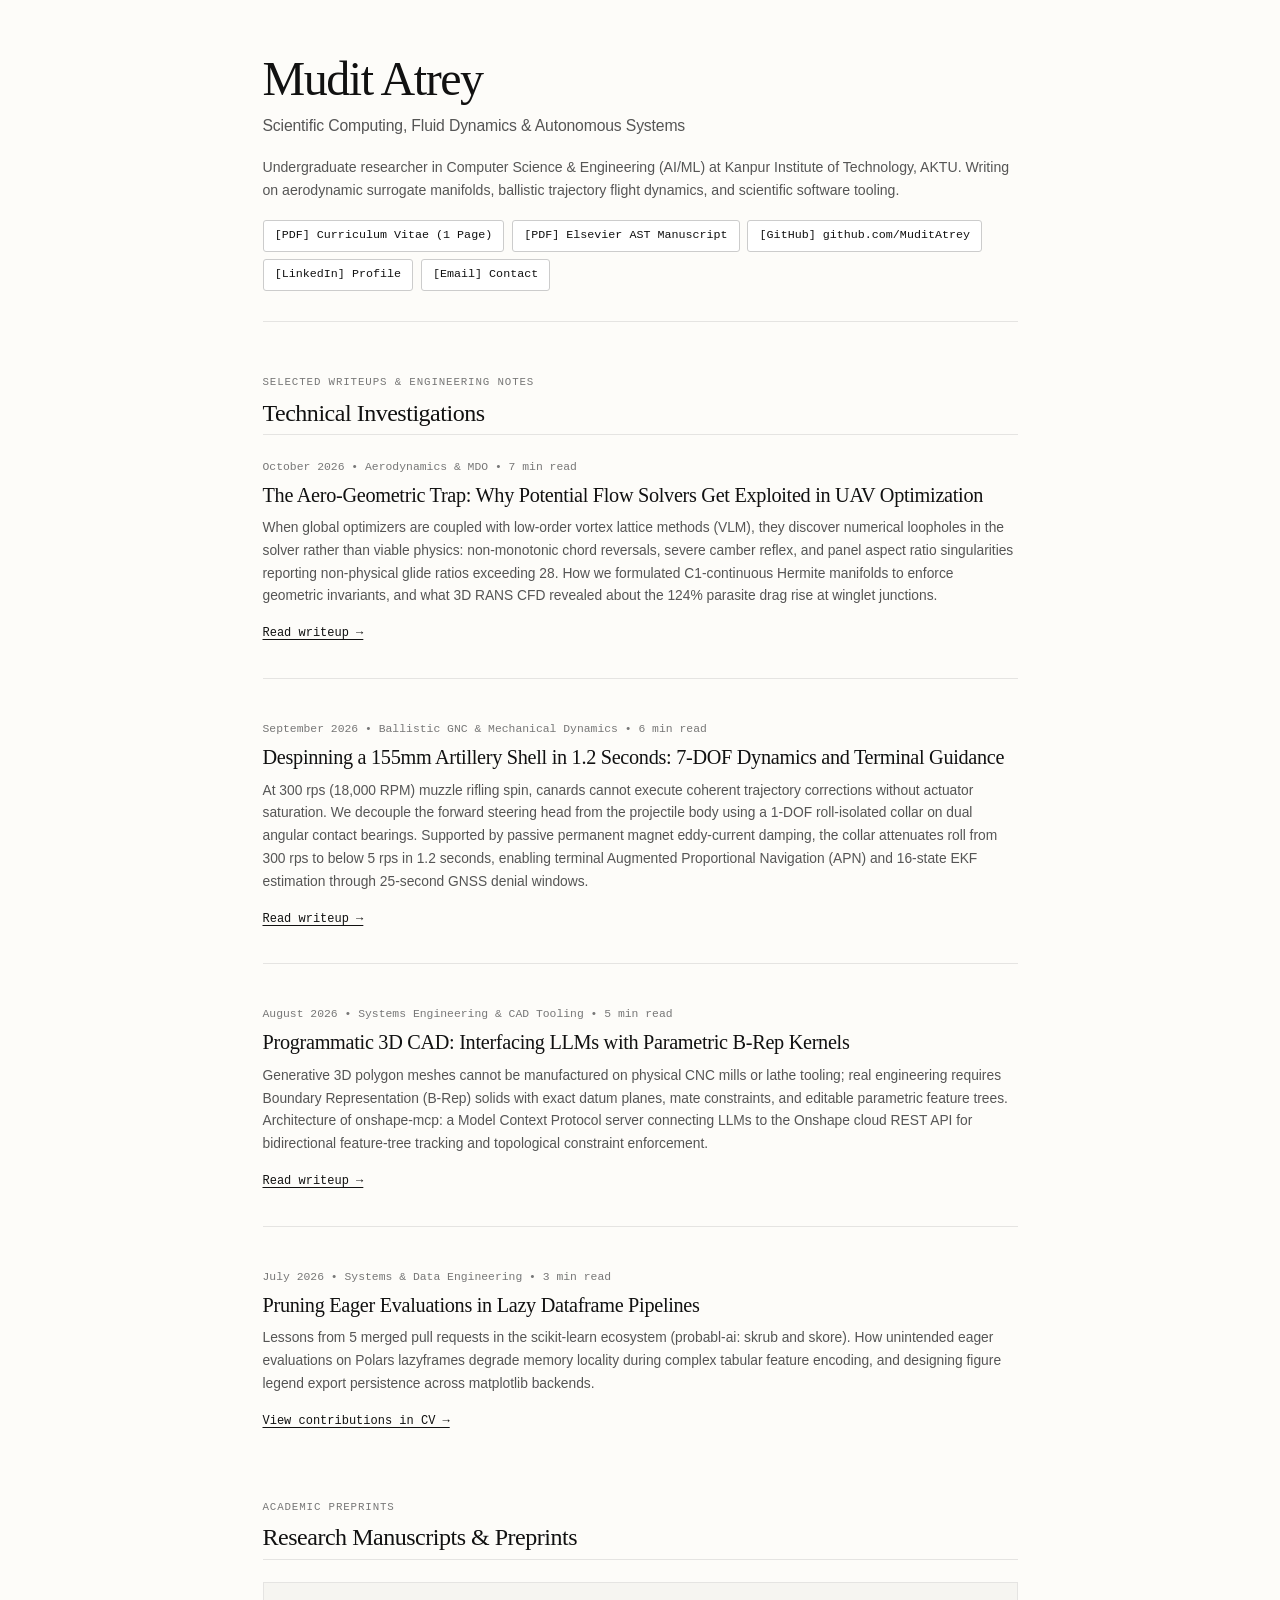
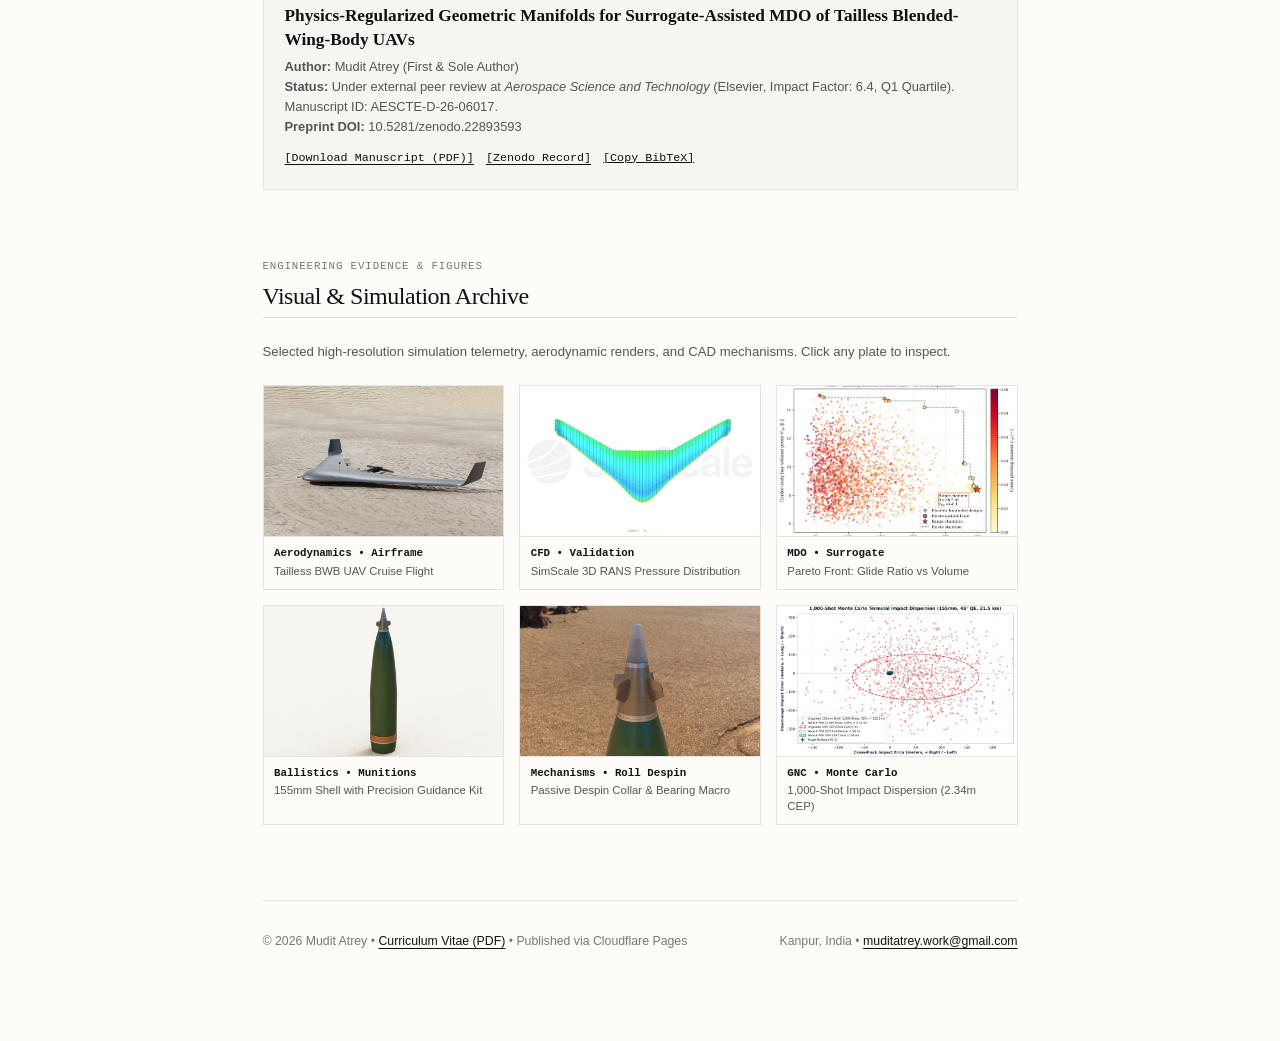
==== main/index.html @ d5b139eb "fix: update academic section heading to research manuscripts and preprints" ====
<!DOCTYPE html>
<html lang="en">
<head>
  <meta charset="UTF-8">
  <meta name="viewport" content="width=device-width, initial-scale=1.0">
  <title>Mudit Atrey | Research Notes & Technical Writeups</title>
  <meta name="description" content="Technical writeups, research notes, and engineering investigations by Mudit Atrey across aerodynamics, trajectory dynamics, and scientific software.">

  <style>
    :root {
      /* Sterile journalistic / academic aesthetic: warm off-white paper, high-contrast dark ink */
      --bg-color: #FDFCF9;
      --text-color: #111111;
      --accent-color: #555555;
      --dim-color: #777777;
      --link-color: #111111;
      --link-hover: #555555;
      --border-color: #E5E4E2;
      --border-dark: #CCCCCC;
      --bg-subtle: #F6F5F1;
      --font-serif: ui-serif, Georgia, Cambria, "Times New Roman", Times, serif;
      --font-sans: -apple-system, BlinkMacSystemFont, "Segoe UI", Roboto, Helvetica, Arial, sans-serif;
      --font-mono: ui-monospace, "SF Mono", Menlo, Consolas, "Liberation Mono", monospace;
    }

    * { box-sizing: border-box; margin: 0; padding: 0; }
    html {
      background-color: var(--bg-color);
      color: var(--text-color);
      font-family: var(--font-sans);
      font-size: 15px;
      line-height: 1.65;
      -webkit-font-smoothing: antialiased;
    }
    body {
      max-width: 800px;
      margin: 0 auto;
      padding: 3.5rem 1.5rem 6rem;
    }
    a {
      color: var(--link-color);
      text-decoration: underline;
      text-underline-offset: 3px;
      text-decoration-thickness: 1px;
      transition: color 0.15s ease;
    }
    a:hover { color: var(--link-hover); }

    /* Header */
    header {
      margin-bottom: 3.5rem;
      padding-bottom: 2rem;
      border-bottom: 1px solid var(--border-color);
    }
    .site-title {
      font-family: var(--font-serif);
      font-size: clamp(2.2rem, 5vw, 3.2rem);
      font-weight: 400;
      letter-spacing: -0.03em;
      line-height: 1.1;
      margin-bottom: 0.5rem;
    }
    .site-sub {
      font-size: 1.05rem;
      color: var(--accent-color);
      margin-bottom: 1.15rem;
      letter-spacing: -0.01em;
    }
    .bio-text {
      font-size: 0.94rem;
      color: var(--accent-color);
      line-height: 1.6;
      margin-bottom: 1.25rem;
    }
    .actions-bar {
      display: flex;
      flex-wrap: wrap;
      gap: 0.5rem;
      align-items: center;
    }
    .action-btn {
      display: inline-block;
      font-family: var(--font-mono);
      font-size: 0.78rem;
      padding: 0.35rem 0.75rem;
      border: 1px solid var(--border-dark);
      border-radius: 3px;
      text-decoration: none;
      color: var(--text-color);
      background: #FFFFFF;
      transition: background 0.15s ease, border-color 0.15s ease;
    }
    .action-btn:hover {
      background: #EFEFEA;
      border-color: #999999;
      text-decoration: none;
    }

    /* Sections */
    section { margin-bottom: 4.5rem; }
    .section-label {
      font-family: var(--font-mono);
      font-size: 0.72rem;
      text-transform: uppercase;
      letter-spacing: 0.08em;
      color: var(--dim-color);
      margin-bottom: 0.35rem;
    }
    h2 {
      font-family: var(--font-serif);
      font-size: 1.6rem;
      font-weight: 400;
      letter-spacing: -0.02em;
      line-height: 1.25;
      margin-bottom: 1.5rem;
      padding-bottom: 0.45rem;
      border-bottom: 1px solid var(--border-color);
    }

    /* Writeup Articles Feed */
    .article-entry {
      margin-bottom: 2.75rem;
      padding-bottom: 2.25rem;
      border-bottom: 1px solid var(--border-color);
    }
    .article-entry:last-child {
      border-bottom: none;
      margin-bottom: 0;
      padding-bottom: 0;
    }
    .article-header {
      margin-bottom: 0.6rem;
    }
    .article-meta {
      font-family: var(--font-mono);
      font-size: 0.76rem;
      color: var(--dim-color);
      margin-bottom: 0.35rem;
    }
    .article-title {
      font-family: var(--font-serif);
      font-size: 1.35rem;
      font-weight: 400;
      line-height: 1.3;
      letter-spacing: -0.015em;
      margin-bottom: 0.5rem;
    }
    .article-title a {
      color: var(--text-color);
      text-decoration: none;
      border-bottom: 1px solid transparent;
    }
    .article-title a:hover {
      border-bottom-color: var(--text-color);
    }
    .article-summary {
      font-size: 0.92rem;
      color: var(--accent-color);
      line-height: 1.65;
      margin-bottom: 0.75rem;
    }
    .read-more-link {
      font-family: var(--font-mono);
      font-size: 0.8rem;
      color: var(--text-color);
      text-decoration: underline;
    }

    /* Publications Box */
    .publication-card {
      background: var(--bg-subtle);
      border: 1px solid var(--border-color);
      padding: 1.4rem;
      margin-bottom: 1.5rem;
    }
    .pub-title {
      font-family: var(--font-serif);
      font-size: 1.15rem;
      font-weight: 600;
      line-height: 1.35;
      margin-bottom: 0.4rem;
    }
    .pub-meta {
      font-size: 0.86rem;
      color: var(--accent-color);
      line-height: 1.55;
      margin-bottom: 0.8rem;
    }
    .pub-links {
      font-family: var(--font-mono);
      font-size: 0.78rem;
      display: flex;
      flex-wrap: wrap;
      gap: 0.8rem;
    }

    /* Selected Figures Archive */
    .figures-grid {
      display: grid;
      grid-template-columns: repeat(3, 1fr);
      gap: 1rem;
      margin: 1.5rem 0;
    }
    @media (max-width: 650px) {
      .figures-grid { grid-template-columns: repeat(2, 1fr); }
    }
    @media (max-width: 450px) {
      .figures-grid { grid-template-columns: 1fr; }
    }
    .figure-card {
      border: 1px solid var(--border-color);
      background: #FFFFFF;
      overflow: hidden;
      cursor: zoom-in;
      display: flex;
      flex-direction: column;
    }
    .figure-thumb {
      height: 150px;
      background: var(--bg-subtle);
      overflow: hidden;
    }
    .figure-thumb img {
      width: 100%;
      height: 100%;
      object-fit: cover;
      display: block;
    }
    .figure-cap {
      padding: 0.6rem 0.7rem;
      font-size: 0.76rem;
      color: var(--accent-color);
      line-height: 1.4;
      flex: 1;
      border-top: 1px solid var(--border-color);
      background: var(--bg-color);
    }
    .figure-cap strong {
      display: block;
      color: var(--text-color);
      font-family: var(--font-mono);
      font-size: 0.72rem;
      margin-bottom: 0.15rem;
    }

    /* Lightbox Modal */
    .lightbox {
      display: none;
      position: fixed;
      top: 0;
      left: 0;
      width: 100vw;
      height: 100vh;
      background: rgba(253, 252, 249, 0.97);
      z-index: 1000;
      cursor: zoom-out;
      align-items: center;
      justify-content: center;
      padding: 2rem;
    }
    .lightbox.active { display: flex; }
    .lightbox-inner {
      max-width: 92vw;
      max-height: 90vh;
      display: flex;
      flex-direction: column;
      align-items: center;
    }
    .lightbox-img {
      max-width: 90vw;
      max-height: 80vh;
      object-fit: contain;
      border: 1px solid var(--border-dark);
      background: #FFFFFF;
      box-shadow: 0 4px 20px rgba(0, 0, 0, 0.08);
    }
    .lightbox-caption {
      margin-top: 0.8rem;
      font-size: 0.84rem;
      color: var(--text-color);
      text-align: center;
      max-width: 800px;
      line-height: 1.5;
    }
    .lightbox-close {
      position: absolute;
      top: 24px;
      right: 32px;
      font-family: var(--font-mono);
      font-size: 0.82rem;
      color: var(--text-color);
      padding: 0.35rem 0.75rem;
      border: 1px solid var(--border-dark);
      background: #FFFFFF;
      cursor: pointer;
    }
    .lightbox-close:hover { background: #EFEFEA; }

    /* Toast */
    .toast {
      position: fixed;
      bottom: 24px;
      right: 24px;
      background: #111111;
      color: #FFFFFF;
      padding: 0.6rem 1rem;
      font-family: var(--font-mono);
      font-size: 0.78rem;
      border-radius: 2px;
      display: none;
      z-index: 2000;
    }

    /* Footer */
    footer {
      margin-top: 5rem;
      padding-top: 2rem;
      border-top: 1px solid var(--border-color);
      font-size: 0.82rem;
      color: var(--dim-color);
      display: flex;
      justify-content: space-between;
      flex-wrap: wrap;
      gap: 1rem;
    }
  </style>
</head>
<body>

  <!-- Masthead -->
  <header>
    <h1 class="site-title">Mudit Atrey</h1>
    <p class="site-sub">Scientific Computing, Fluid Dynamics & Autonomous Systems</p>

    <p class="bio-text">
      Undergraduate researcher in Computer Science & Engineering (AI/ML) at Kanpur Institute of Technology, AKTU.
      Writing on aerodynamic surrogate manifolds, ballistic trajectory flight dynamics, and scientific software tooling.
    </p>

    <div class="actions-bar">
      <a href="assets/docs/Mudit_Atrey_CV.pdf" download class="action-btn">
        [PDF] Curriculum Vitae (1 Page)
      </a>
      <a href="assets/docs/Mudit_Atrey_Elsevier_AST_Preprint.pdf" download class="action-btn">
        [PDF] Elsevier AST Manuscript
      </a>
      <a href="https://github.com/MuditAtrey" target="_blank" rel="noopener noreferrer" class="action-btn">
        [GitHub] github.com/MuditAtrey
      </a>
      <a href="https://linkedin.com/in/mudit-atrey-392a28322" target="_blank" rel="noopener noreferrer" class="action-btn">
        [LinkedIn] Profile
      </a>
      <a href="mailto:muditatrey.work@gmail.com" class="action-btn">
        [Email] Contact
      </a>
    </div>
  </header>

  <main>

    <!-- SECTION 1: TECHNICAL WRITEUPS & INVESTIGATIONS -->
    <section>
      <div class="section-label">Selected Writeups & Engineering Notes</div>
      <h2>Technical Investigations</h2>

      <!-- Article 1 -->
      <article class="article-entry">
        <div class="article-header">
          <div class="article-meta">October 2026 &bull; Aerodynamics & MDO &bull; 7 min read</div>
          <h3 class="article-title">
            <a href="writeups/bwb-mdo-solver-exploitation.html">The Aero-Geometric Trap: Why Potential Flow Solvers Get Exploited in UAV Optimization</a>
          </h3>
        </div>
        <p class="article-summary">
          When global optimizers are coupled with low-order vortex lattice methods (VLM), they discover numerical loopholes in the solver rather than viable physics: non-monotonic chord reversals, severe camber reflex, and panel aspect ratio singularities reporting non-physical glide ratios exceeding 28. How we formulated C1-continuous Hermite manifolds to enforce geometric invariants, and what 3D RANS CFD revealed about the 124% parasite drag rise at winglet junctions.
        </p>
        <a href="writeups/bwb-mdo-solver-exploitation.html" class="read-more-link">Read writeup &rarr;</a>
      </article>

      <!-- Article 2 -->
      <article class="article-entry">
        <div class="article-header">
          <div class="article-meta">September 2026 &bull; Ballistic GNC & Mechanical Dynamics &bull; 6 min read</div>
          <h3 class="article-title">
            <a href="writeups/155mm-artillery-roll-despin.html">Despinning a 155mm Artillery Shell in 1.2 Seconds: 7-DOF Dynamics and Terminal Guidance</a>
          </h3>
        </div>
        <p class="article-summary">
          At 300 rps (18,000 RPM) muzzle rifling spin, canards cannot execute coherent trajectory corrections without actuator saturation. We decouple the forward steering head from the projectile body using a 1-DOF roll-isolated collar on dual angular contact bearings. Supported by passive permanent magnet eddy-current damping, the collar attenuates roll from 300 rps to below 5 rps in 1.2 seconds, enabling terminal Augmented Proportional Navigation (APN) and 16-state EKF estimation through 25-second GNSS denial windows.
        </p>
        <a href="writeups/155mm-artillery-roll-despin.html" class="read-more-link">Read writeup &rarr;</a>
      </article>

      <!-- Article 3 -->
      <article class="article-entry">
        <div class="article-header">
          <div class="article-meta">August 2026 &bull; Systems Engineering & CAD Tooling &bull; 5 min read</div>
          <h3 class="article-title">
            <a href="writeups/programmatic-cad-onshape.html">Programmatic 3D CAD: Interfacing LLMs with Parametric B-Rep Kernels</a>
          </h3>
        </div>
        <p class="article-summary">
          Generative 3D polygon meshes cannot be manufactured on physical CNC mills or lathe tooling; real engineering requires Boundary Representation (B-Rep) solids with exact datum planes, mate constraints, and editable parametric feature trees. Architecture of onshape-mcp: a Model Context Protocol server connecting LLMs to the Onshape cloud REST API for bidirectional feature-tree tracking and topological constraint enforcement.
        </p>
        <a href="writeups/programmatic-cad-onshape.html" class="read-more-link">Read writeup &rarr;</a>
      </article>

      <!-- Article 4 -->
      <article class="article-entry">
        <div class="article-header">
          <div class="article-meta">July 2026 &bull; Systems & Data Engineering &bull; 3 min read</div>
          <h3 class="article-title">
            <a href="#systems-note">Pruning Eager Evaluations in Lazy Dataframe Pipelines</a>
          </h3>
        </div>
        <p class="article-summary">
          Lessons from 5 merged pull requests in the scikit-learn ecosystem (probabl-ai: skrub and skore). How unintended eager evaluations on Polars lazyframes degrade memory locality during complex tabular feature encoding, and designing figure legend export persistence across matplotlib backends.
        </p>
        <a href="assets/docs/Mudit_Atrey_CV.pdf" class="read-more-link">View contributions in CV &rarr;</a>
      </article>

    </section>

    <!-- SECTION 2: RESEARCH PREPRINTS & MANUSCRIPTS -->
    <section>
      <div class="section-label">Academic Preprints</div>
      <h2>Research Manuscripts & Preprints</h2>

      <div class="publication-card">
        <div class="pub-title">
          Physics-Regularized Geometric Manifolds for Surrogate-Assisted MDO of Tailless Blended-Wing-Body UAVs
        </div>
        <div class="pub-meta">
          <strong>Author:</strong> Mudit Atrey (First & Sole Author)<br>
          <strong>Status:</strong> Under external peer review at <em>Aerospace Science and Technology</em> (Elsevier, Impact Factor: 6.4, Q1 Quartile). Manuscript ID: AESCTE-D-26-06017.<br>
          <strong>Preprint DOI:</strong> 10.5281/zenodo.22893593
        </div>
        <div class="pub-links">
          <a href="assets/docs/Mudit_Atrey_Elsevier_AST_Preprint.pdf" download>[Download Manuscript (PDF)]</a>
          <a href="https://doi.org/10.5281/zenodo.22893593" target="_blank" rel="noopener noreferrer">[Zenodo Record]</a>
          <button onclick="copyBibtex()" style="background: none; border: none; padding: 0; font: inherit; color: var(--link-color); text-decoration: underline; cursor: pointer;">[Copy BibTeX]</button>
        </div>
      </div>
    </section>

    <!-- SECTION 3: VISUAL & SIMULATION SUITE -->
    <section>
      <div class="section-label">Engineering Evidence & Figures</div>
      <h2>Visual & Simulation Archive</h2>
      <p style="font-size: 0.88rem; color: var(--accent-color); margin-bottom: 1.25rem;">
        Selected high-resolution simulation telemetry, aerodynamic renders, and CAD mechanisms. Click any plate to inspect.
      </p>

      <div class="figures-grid">
        <!-- 1 -->
        <div class="figure-card" onclick="openLightbox('assets/images/bwb_hero_desert.jpg', 'Tailless BWB UAV in Desert Cruise Flight (4K KeyShot Render)')">
          <div class="figure-thumb"><img src="assets/images/bwb_hero_desert.jpg" alt="BWB UAV Desert Flight" loading="lazy"></div>
          <div class="figure-cap">
            <strong>Aerodynamics &bull; Airframe</strong>
            Tailless BWB UAV Cruise Flight
          </div>
        </div>

        <!-- 2 -->
        <div class="figure-card" onclick="openLightbox('assets/images/bwb_cfd_pressure_top.jpg', 'SimScale 3D RANS Static Pressure Distribution on Planform')">
          <div class="figure-thumb"><img src="assets/images/bwb_cfd_pressure_top.jpg" alt="SimScale 3D RANS Pressure Contours" loading="lazy"></div>
          <div class="figure-cap">
            <strong>CFD &bull; Validation</strong>
            SimScale 3D RANS Pressure Distribution
          </div>
        </div>

        <!-- 3 -->
        <div class="figure-card" onclick="openLightbox('assets/images/bwb_pareto_front.png', 'Multi-Objective Pareto Front: Aerodynamic Range vs Internal Volume')">
          <div class="figure-thumb"><img src="assets/images/bwb_pareto_front.png" alt="Pareto Front MDO" loading="lazy"></div>
          <div class="figure-cap">
            <strong>MDO &bull; Surrogate</strong>
            Pareto Front: Glide Ratio vs Volume
          </div>
        </div>

        <!-- 4 -->
        <div class="figure-card" onclick="openLightbox('assets/images/fuze_hero_round.png', '155mm Projectile with Precision Guidance Kit (KeyShot Studio Render)')">
          <div class="figure-thumb"><img src="assets/images/fuze_hero_round.png" alt="155mm Shell Hero" loading="lazy"></div>
          <div class="figure-cap">
            <strong>Ballistics &bull; Munitions</strong>
            155mm Shell with Precision Guidance Kit
          </div>
        </div>

        <!-- 5 -->
        <div class="figure-card" onclick="openLightbox('assets/images/fuze_despin_bearing_macro.png', 'Mechanical Despin Collar with Dual Angular Contact Bearings')">
          <div class="figure-thumb"><img src="assets/images/fuze_despin_bearing_macro.png" alt="Despin Bearing Macro" loading="lazy"></div>
          <div class="figure-cap">
            <strong>Mechanisms &bull; Roll Despin</strong>
            Passive Despin Collar & Bearing Macro
          </div>
        </div>

        <!-- 6 -->
        <div class="figure-card" onclick="openLightbox('assets/images/fuze_monte_carlo_dispersion.png', '1,000-Shot Monte Carlo Trajectory Dispersion Reduction')">
          <div class="figure-thumb"><img src="assets/images/fuze_monte_carlo_dispersion.png" alt="Monte Carlo Dispersion Reduction" loading="lazy"></div>
          <div class="figure-cap">
            <strong>GNC &bull; Monte Carlo</strong>
            1,000-Shot Impact Dispersion (2.34m CEP)
          </div>
        </div>
      </div>
    </section>

  </main>

  <!-- Lightbox Modal -->
  <div id="lightbox" class="lightbox" onclick="closeLightbox(event)">
    <button class="lightbox-close" onclick="closeLightbox(event)">Close [Esc]</button>
    <div class="lightbox-inner">
      <img id="lightbox-img" class="lightbox-img" src="" alt="Enlarged Figure">
      <div id="lightbox-caption" class="lightbox-caption"></div>
    </div>
  </div>

  <!-- Toast -->
  <div id="toast" class="toast">BibTeX citation copied to clipboard.</div>

  <!-- Footer -->
  <footer>
    <div>
      &copy; 2026 Mudit Atrey &bull; <a href="assets/docs/Mudit_Atrey_CV.pdf" download>Curriculum Vitae (PDF)</a> &bull; Published via Cloudflare Pages
    </div>
    <div>
      Kanpur, India &bull; <a href="mailto:muditatrey.work@gmail.com">muditatrey.work@gmail.com</a>
    </div>
  </footer>

  <script>
    function openLightbox(src, caption) {
      const lb = document.getElementById("lightbox");
      const img = document.getElementById("lightbox-img");
      const cap = document.getElementById("lightbox-caption");
      img.src = src;
      cap.textContent = caption || "";
      lb.classList.add("active");
      document.body.style.overflow = "hidden";
    }

    function closeLightbox(e) {
      if (!e || e.target.id === "lightbox" || e.target.classList.contains("lightbox-close")) {
        const lb = document.getElementById("lightbox");
        lb.classList.remove("active");
        document.body.style.overflow = "";
      }
    }

    document.addEventListener("keydown", (e) => {
      if (e.key === "Escape") {
        const lb = document.getElementById("lightbox");
        lb.classList.remove("active");
        document.body.style.overflow = "";
      }
    });

    function copyBibtex() {
      const bib = `@article{atrey2026bwb,
  title={Physics-Regularized Geometric Manifolds for Surrogate-Assisted MDO of Tailless BWB UAVs},
  author={Atrey, Mudit},
  journal={Aerospace Science and Technology (under review)},
  year={2026},
  doi={10.5281/zenodo.22893593}
}`;
      navigator.clipboard.writeText(bib).then(() => {
        showToast("BibTeX citation copied to clipboard.");
      }).catch(() => {
        showToast("Citation copied.");
      });
    }

    function showToast(msg) {
      const toast = document.getElementById("toast");
      toast.textContent = msg;
      toast.style.display = "block";
      setTimeout(() => {
        toast.style.display = "none";
      }, 3000);
    }
  </script>
</body>
</html>
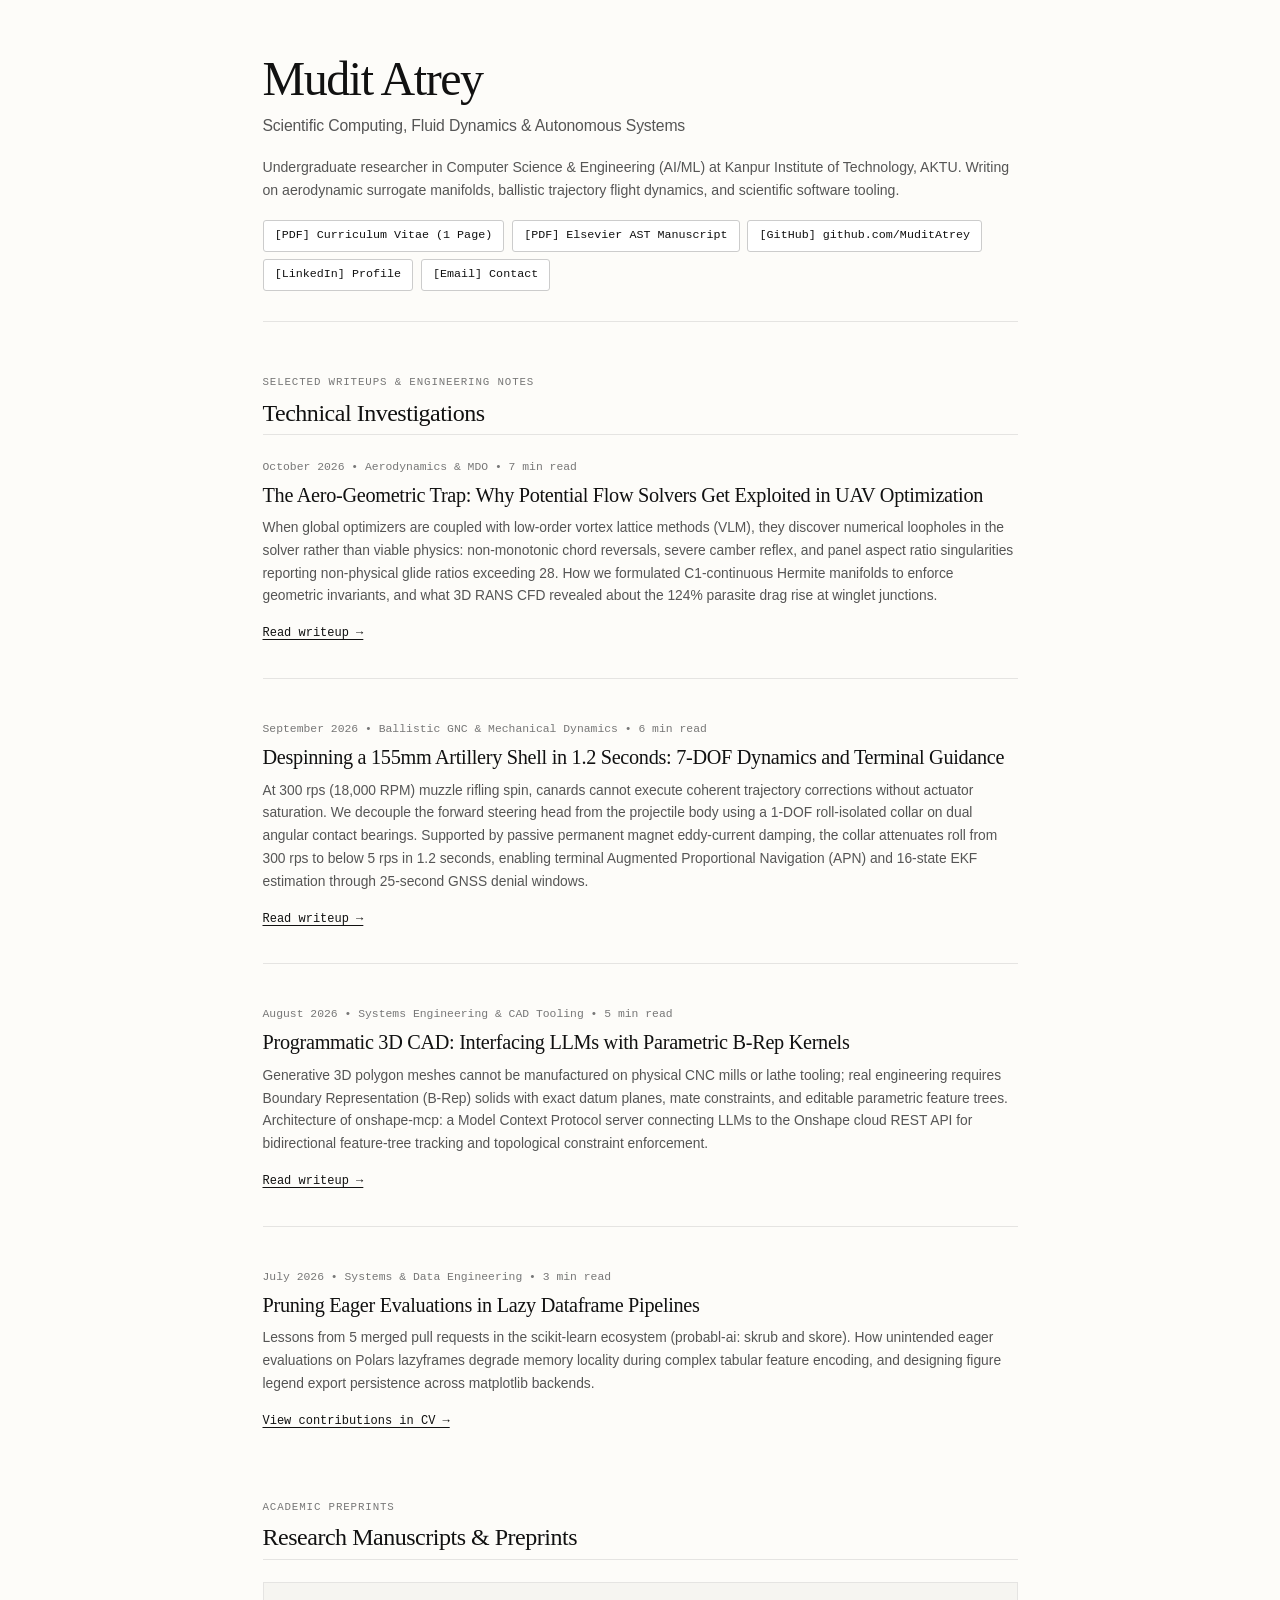
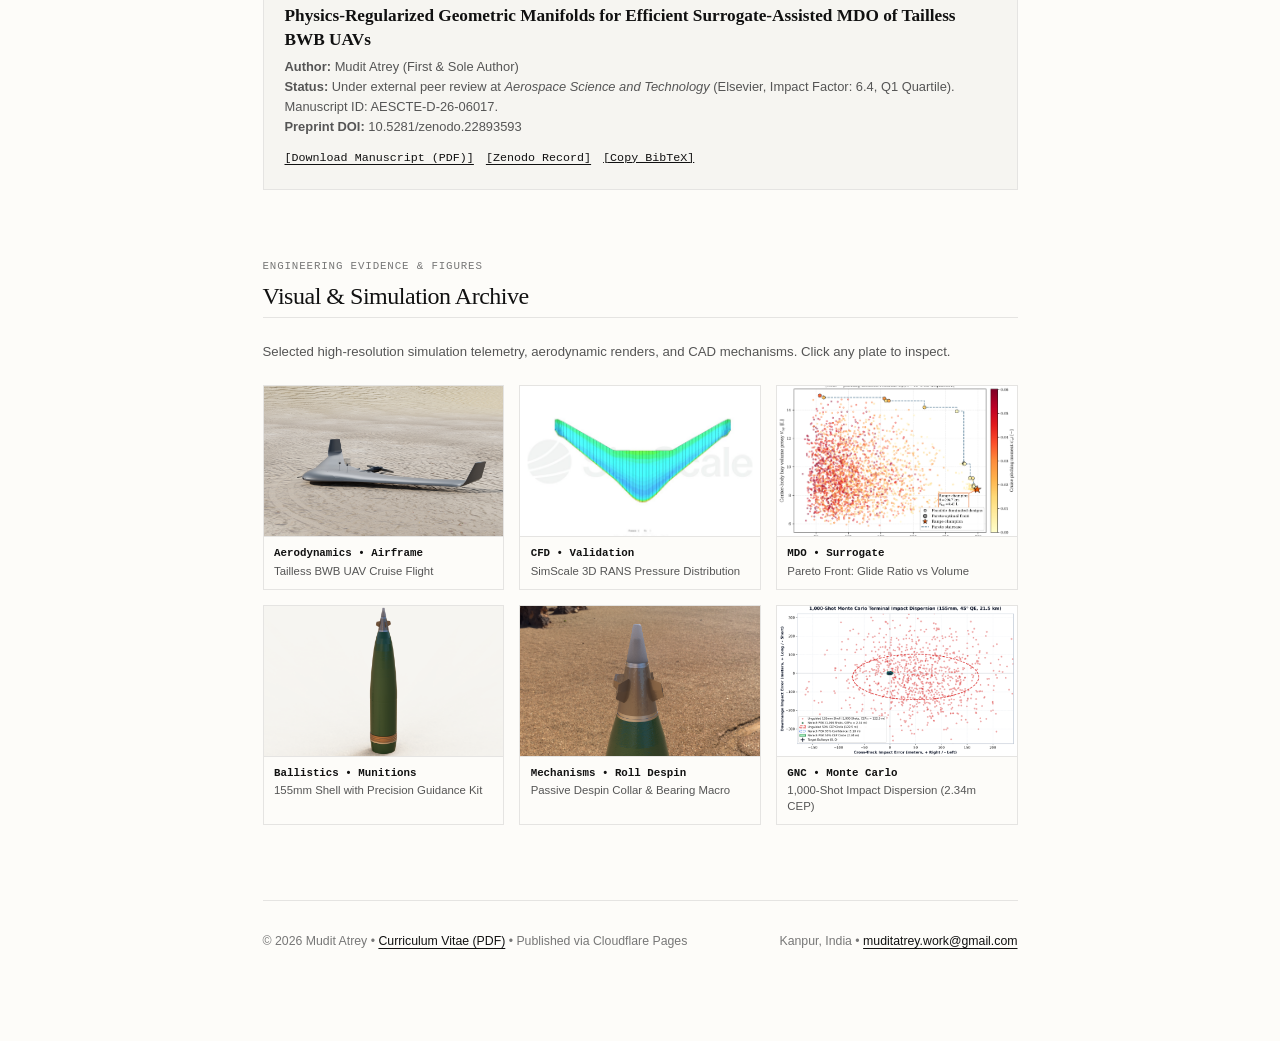
==== commit 6b78c1b1: "fix: update publication title and standardize bibtex to zenodo preprint misc format" ====
--- a/main/index.html
+++ b/main/index.html
@@ -428,7 +428,7 @@
 
       <div class="publication-card">
         <div class="pub-title">
-          Physics-Regularized Geometric Manifolds for Surrogate-Assisted MDO of Tailless Blended-Wing-Body UAVs
+          Physics-Regularized Geometric Manifolds for Efficient Surrogate-Assisted MDO of Tailless BWB UAVs
         </div>
         <div class="pub-meta">
           <strong>Author:</strong> Mudit Atrey (First & Sole Author)<br>
@@ -560,12 +560,14 @@
     });
 
     function copyBibtex() {
-      const bib = `@article{atrey2026bwb,
-  title={Physics-Regularized Geometric Manifolds for Surrogate-Assisted MDO of Tailless BWB UAVs},
-  author={Atrey, Mudit},
-  journal={Aerospace Science and Technology (under review)},
-  year={2026},
-  doi={10.5281/zenodo.22893593}
+      const bib = `@misc{atrey2026bwb,
+  author    = {Atrey, Mudit},
+  title     = {Physics-Regularized Geometric Manifolds for Efficient Surrogate-Assisted MDO of Tailless BWB UAVs},
+  year      = {2026},
+  publisher = {Zenodo},
+  doi       = {10.5281/zenodo.22893593},
+  url       = {https://doi.org/10.5281/zenodo.22893593},
+  note      = {Preprint under external peer review at Aerospace Science and Technology (Elsevier)}
 }`;
       navigator.clipboard.writeText(bib).then(() => {
         showToast("BibTeX citation copied to clipboard.");
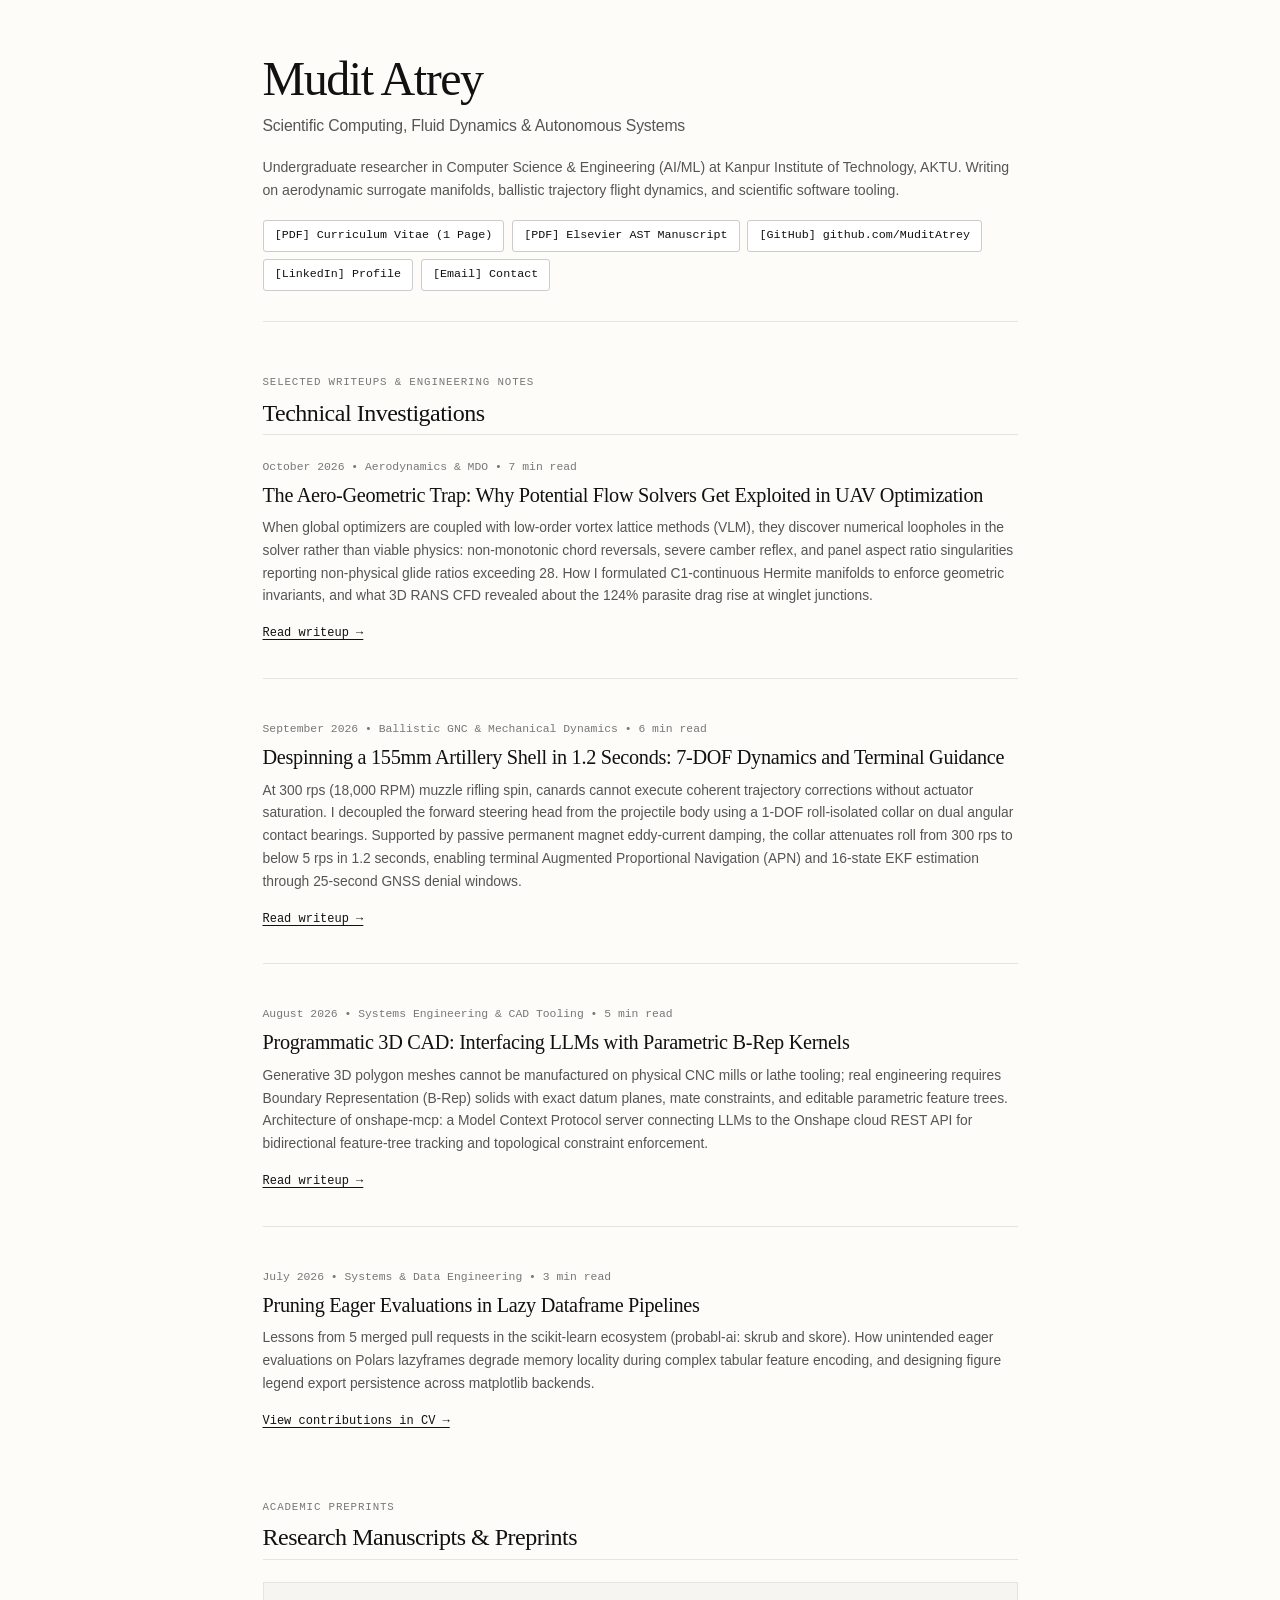
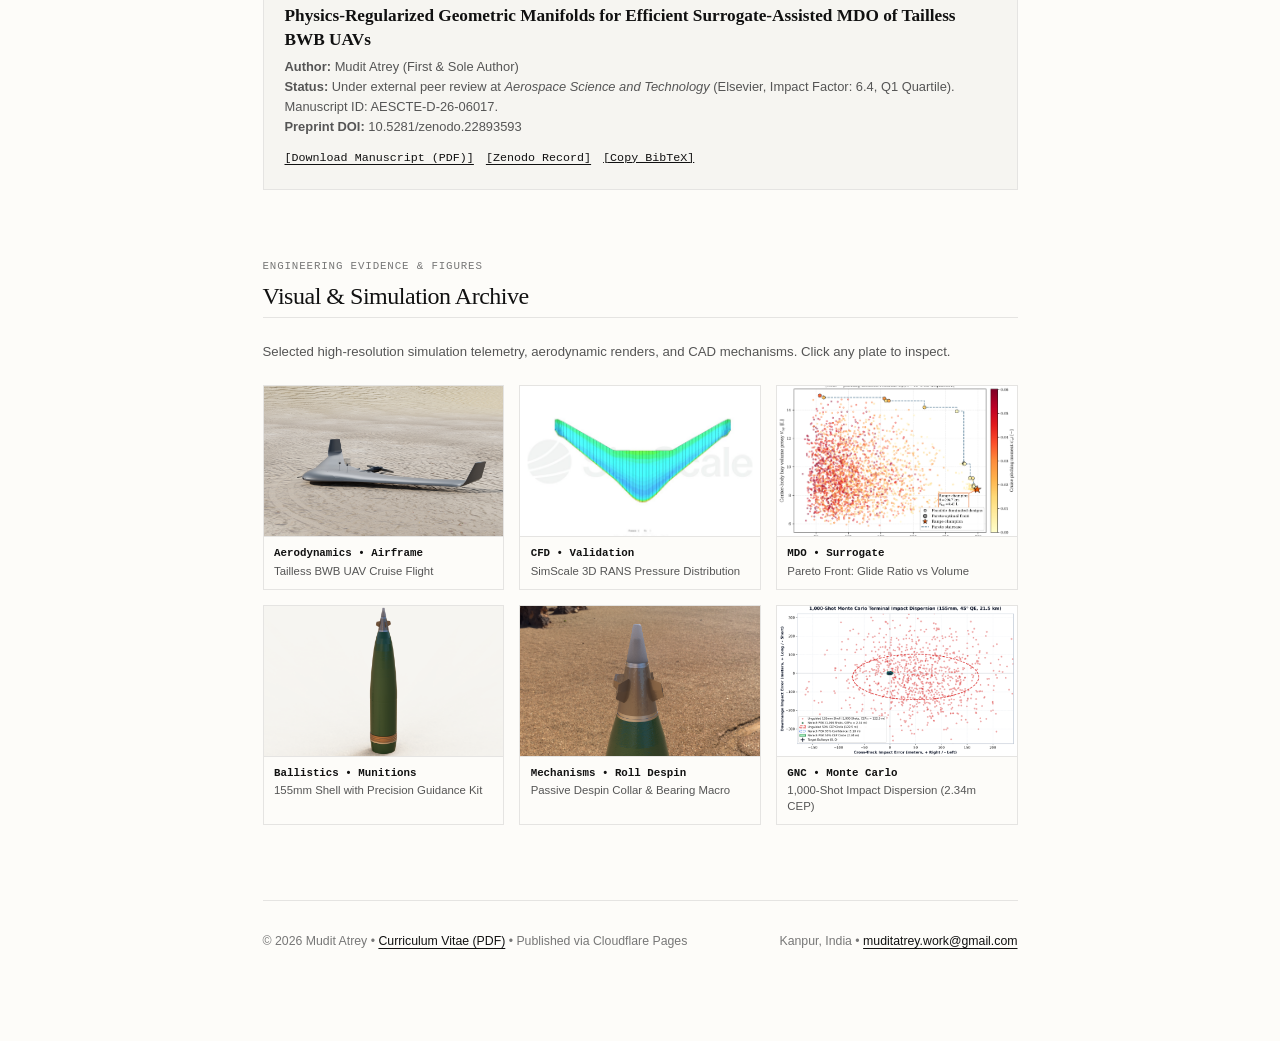
==== commit 0027e33c: "fix: align perspective to first-person singular, add Onshape example figures, and note closed-source" ====
--- a/main/index.html
+++ b/main/index.html
@@ -324,6 +324,30 @@
       gap: 1rem;
     }
   </style>
+  <!-- KaTeX for mathematical typesetting -->
+  <link rel="stylesheet" href="https://cdn.jsdelivr.net/npm/katex@0.16.11/dist/katex.min.css" crossorigin="anonymous">
+  <script defer src="https://cdn.jsdelivr.net/npm/katex@0.16.11/dist/katex.min.js" crossorigin="anonymous"></script>
+  <script defer src="https://cdn.jsdelivr.net/npm/katex@0.16.11/dist/contrib/auto-render.min.js" crossorigin="anonymous"></script>
+  <script>
+    document.addEventListener("DOMContentLoaded", function() {
+      function runKaTeX() {
+        if (typeof renderMathInElement === "function") {
+          renderMathInElement(document.body, {
+            delimiters: [
+              {left: "$$", right: "$$", display: true},
+              {left: "$", right: "$", display: false},
+              {left: "\\(", right: "\\)", display: false},
+              {left: "\\[", right: "\\]", display: true}
+            ],
+            throwOnError: false
+          });
+        } else {
+          setTimeout(runKaTeX, 50);
+        }
+      }
+      runKaTeX();
+    });
+  </script>
 </head>
 <body>
 
@@ -372,7 +396,7 @@
           </h3>
         </div>
         <p class="article-summary">
-          When global optimizers are coupled with low-order vortex lattice methods (VLM), they discover numerical loopholes in the solver rather than viable physics: non-monotonic chord reversals, severe camber reflex, and panel aspect ratio singularities reporting non-physical glide ratios exceeding 28. How we formulated C1-continuous Hermite manifolds to enforce geometric invariants, and what 3D RANS CFD revealed about the 124% parasite drag rise at winglet junctions.
+          When global optimizers are coupled with low-order vortex lattice methods (VLM), they discover numerical loopholes in the solver rather than viable physics: non-monotonic chord reversals, severe camber reflex, and panel aspect ratio singularities reporting non-physical glide ratios exceeding 28. How I formulated C1-continuous Hermite manifolds to enforce geometric invariants, and what 3D RANS CFD revealed about the 124% parasite drag rise at winglet junctions.
         </p>
         <a href="writeups/bwb-mdo-solver-exploitation.html" class="read-more-link">Read writeup &rarr;</a>
       </article>
@@ -386,7 +410,7 @@
           </h3>
         </div>
         <p class="article-summary">
-          At 300 rps (18,000 RPM) muzzle rifling spin, canards cannot execute coherent trajectory corrections without actuator saturation. We decouple the forward steering head from the projectile body using a 1-DOF roll-isolated collar on dual angular contact bearings. Supported by passive permanent magnet eddy-current damping, the collar attenuates roll from 300 rps to below 5 rps in 1.2 seconds, enabling terminal Augmented Proportional Navigation (APN) and 16-state EKF estimation through 25-second GNSS denial windows.
+          At 300 rps (18,000 RPM) muzzle rifling spin, canards cannot execute coherent trajectory corrections without actuator saturation. I decoupled the forward steering head from the projectile body using a 1-DOF roll-isolated collar on dual angular contact bearings. Supported by passive permanent magnet eddy-current damping, the collar attenuates roll from 300 rps to below 5 rps in 1.2 seconds, enabling terminal Augmented Proportional Navigation (APN) and 16-state EKF estimation through 25-second GNSS denial windows.
         </p>
         <a href="writeups/155mm-artillery-roll-despin.html" class="read-more-link">Read writeup &rarr;</a>
       </article>
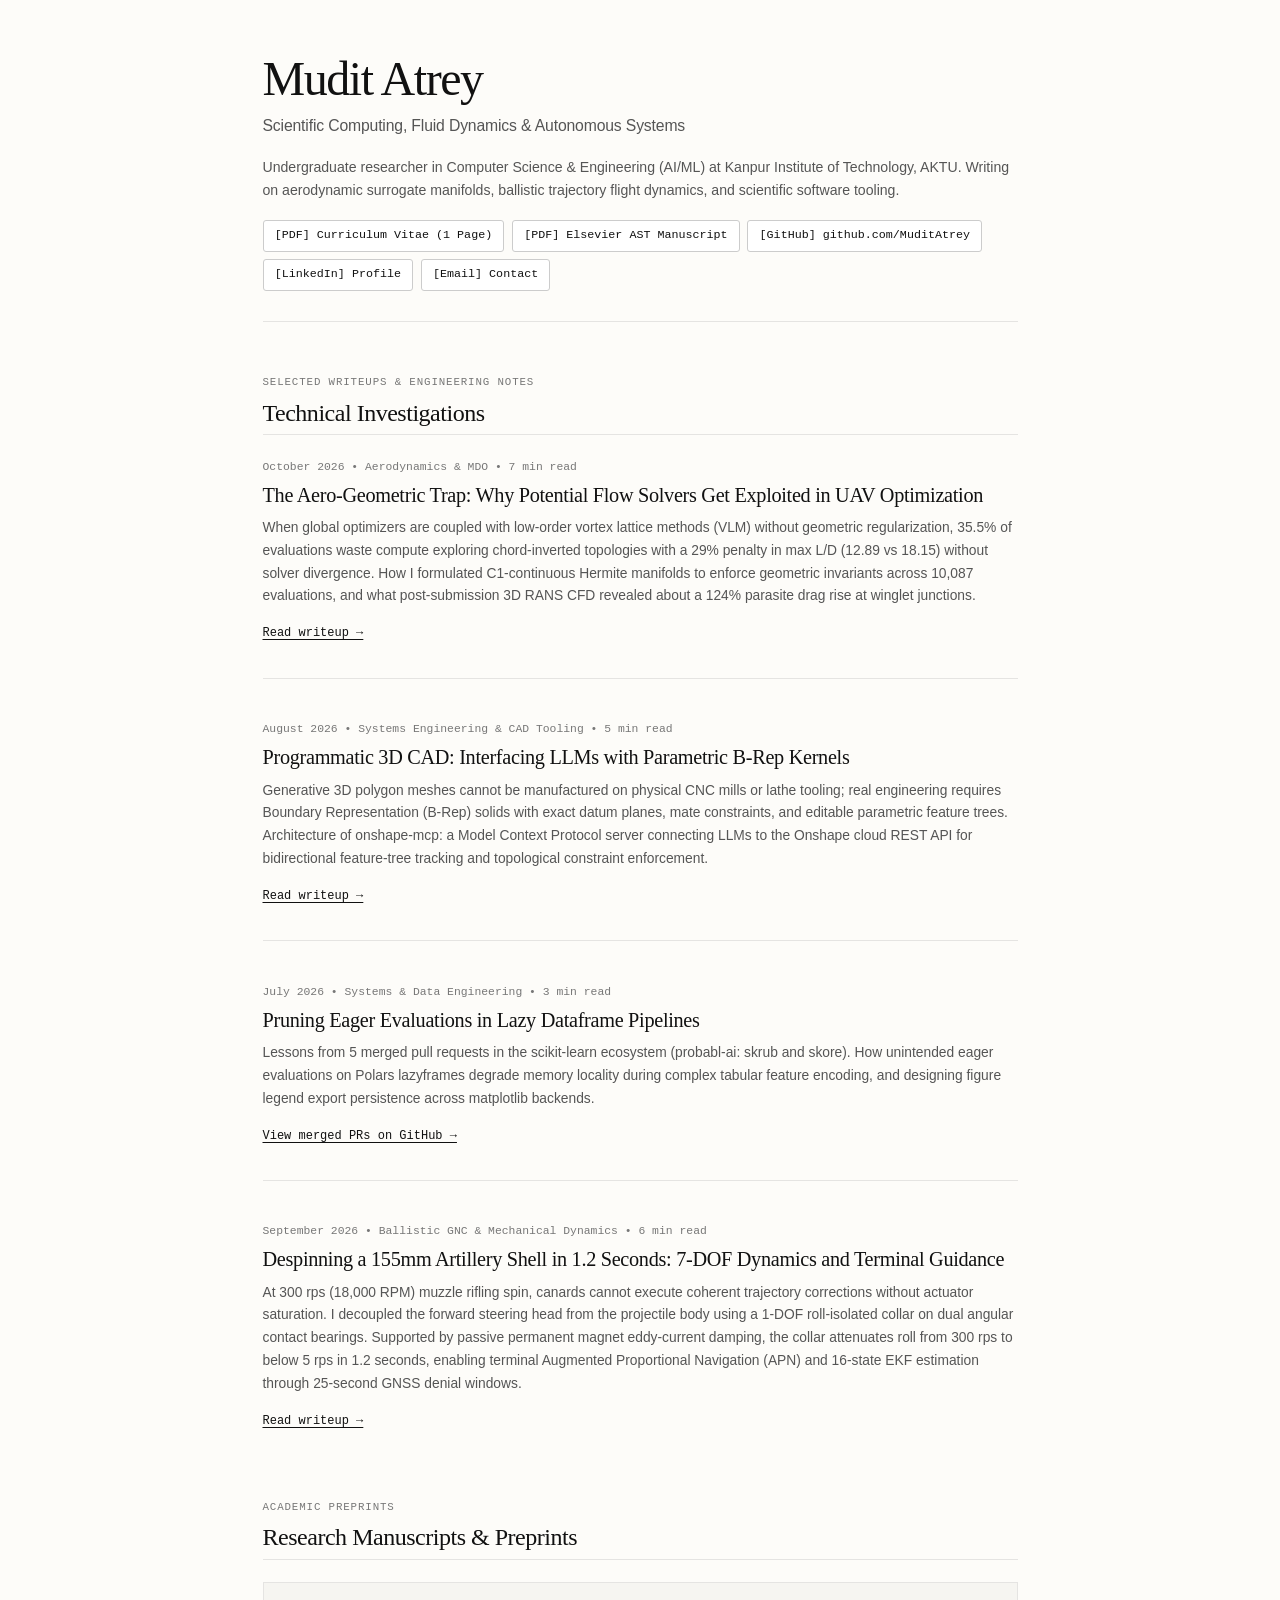
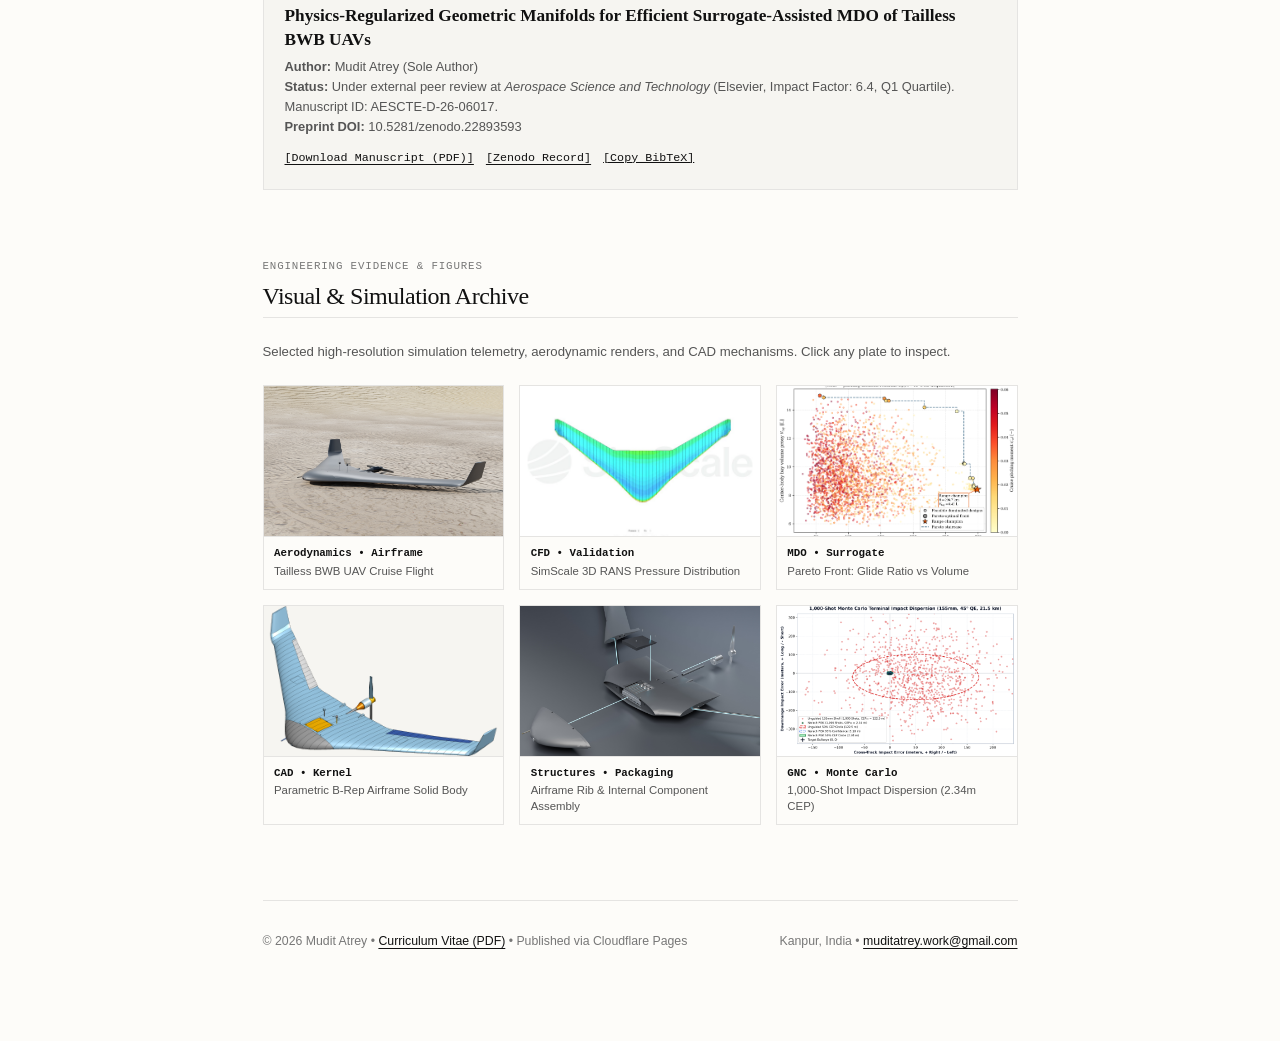
==== commit ae25ee28: "Reconcile BWB evaluation numbers, post-submission RANS cross-check, and CV consistency" ====
--- a/main/index.html
+++ b/main/index.html
@@ -396,12 +396,40 @@
           </h3>
         </div>
         <p class="article-summary">
-          When global optimizers are coupled with low-order vortex lattice methods (VLM), they discover numerical loopholes in the solver rather than viable physics: non-monotonic chord reversals, severe camber reflex, and panel aspect ratio singularities reporting non-physical glide ratios exceeding 28. How I formulated C1-continuous Hermite manifolds to enforce geometric invariants, and what 3D RANS CFD revealed about the 124% parasite drag rise at winglet junctions.
+          When global optimizers are coupled with low-order vortex lattice methods (VLM) without geometric regularization, 35.5% of evaluations waste compute exploring chord-inverted topologies with a 29% penalty in max L/D (12.89 vs 18.15) without solver divergence. How I formulated C1-continuous Hermite manifolds to enforce geometric invariants across 10,087 evaluations, and what post-submission 3D RANS CFD revealed about a 124% parasite drag rise at winglet junctions.
         </p>
         <a href="writeups/bwb-mdo-solver-exploitation.html" class="read-more-link">Read writeup &rarr;</a>
       </article>
 
       <!-- Article 2 -->
+      <article class="article-entry">
+        <div class="article-header">
+          <div class="article-meta">August 2026 &bull; Systems Engineering & CAD Tooling &bull; 5 min read</div>
+          <h3 class="article-title">
+            <a href="writeups/programmatic-cad-onshape.html">Programmatic 3D CAD: Interfacing LLMs with Parametric B-Rep Kernels</a>
+          </h3>
+        </div>
+        <p class="article-summary">
+          Generative 3D polygon meshes cannot be manufactured on physical CNC mills or lathe tooling; real engineering requires Boundary Representation (B-Rep) solids with exact datum planes, mate constraints, and editable parametric feature trees. Architecture of onshape-mcp: a Model Context Protocol server connecting LLMs to the Onshape cloud REST API for bidirectional feature-tree tracking and topological constraint enforcement.
+        </p>
+        <a href="writeups/programmatic-cad-onshape.html" class="read-more-link">Read writeup &rarr;</a>
+      </article>
+
+      <!-- Article 3 -->
+      <article class="article-entry">
+        <div class="article-header">
+          <div class="article-meta">July 2026 &bull; Systems & Data Engineering &bull; 3 min read</div>
+          <h3 class="article-title">
+            <a href="https://github.com/pulls?q=author%3AMuditAtrey+repo%3Aprobabl-ai%2Fskrub+repo%3Aprobabl-ai%2Fskore" target="_blank" rel="noopener noreferrer">Pruning Eager Evaluations in Lazy Dataframe Pipelines</a>
+          </h3>
+        </div>
+        <p class="article-summary">
+          Lessons from 5 merged pull requests in the scikit-learn ecosystem (probabl-ai: skrub and skore). How unintended eager evaluations on Polars lazyframes degrade memory locality during complex tabular feature encoding, and designing figure legend export persistence across matplotlib backends.
+        </p>
+        <a href="https://github.com/pulls?q=author%3AMuditAtrey+repo%3Aprobabl-ai%2Fskrub+repo%3Aprobabl-ai%2Fskore" target="_blank" rel="noopener noreferrer" class="read-more-link">View merged PRs on GitHub &rarr;</a>
+      </article>
+
+      <!-- Article 4 -->
       <article class="article-entry">
         <div class="article-header">
           <div class="article-meta">September 2026 &bull; Ballistic GNC & Mechanical Dynamics &bull; 6 min read</div>
@@ -414,36 +442,7 @@
         </p>
         <a href="writeups/155mm-artillery-roll-despin.html" class="read-more-link">Read writeup &rarr;</a>
       </article>
-
-      <!-- Article 3 -->
-      <article class="article-entry">
-        <div class="article-header">
-          <div class="article-meta">August 2026 &bull; Systems Engineering & CAD Tooling &bull; 5 min read</div>
-          <h3 class="article-title">
-            <a href="writeups/programmatic-cad-onshape.html">Programmatic 3D CAD: Interfacing LLMs with Parametric B-Rep Kernels</a>
-          </h3>
-        </div>
-        <p class="article-summary">
-          Generative 3D polygon meshes cannot be manufactured on physical CNC mills or lathe tooling; real engineering requires Boundary Representation (B-Rep) solids with exact datum planes, mate constraints, and editable parametric feature trees. Architecture of onshape-mcp: a Model Context Protocol server connecting LLMs to the Onshape cloud REST API for bidirectional feature-tree tracking and topological constraint enforcement.
-        </p>
-        <a href="writeups/programmatic-cad-onshape.html" class="read-more-link">Read writeup &rarr;</a>
-      </article>
-
-      <!-- Article 4 -->
-      <article class="article-entry">
-        <div class="article-header">
-          <div class="article-meta">July 2026 &bull; Systems & Data Engineering &bull; 3 min read</div>
-          <h3 class="article-title">
-            <a href="#systems-note">Pruning Eager Evaluations in Lazy Dataframe Pipelines</a>
-          </h3>
-        </div>
-        <p class="article-summary">
-          Lessons from 5 merged pull requests in the scikit-learn ecosystem (probabl-ai: skrub and skore). How unintended eager evaluations on Polars lazyframes degrade memory locality during complex tabular feature encoding, and designing figure legend export persistence across matplotlib backends.
-        </p>
-        <a href="assets/docs/Mudit_Atrey_CV.pdf" class="read-more-link">View contributions in CV &rarr;</a>
-      </article>
-
-    </section>
+</section>
 
     <!-- SECTION 2: RESEARCH PREPRINTS & MANUSCRIPTS -->
     <section>
@@ -455,7 +454,7 @@
           Physics-Regularized Geometric Manifolds for Efficient Surrogate-Assisted MDO of Tailless BWB UAVs
         </div>
         <div class="pub-meta">
-          <strong>Author:</strong> Mudit Atrey (First & Sole Author)<br>
+          <strong>Author:</strong> Mudit Atrey (Sole Author)<br>
           <strong>Status:</strong> Under external peer review at <em>Aerospace Science and Technology</em> (Elsevier, Impact Factor: 6.4, Q1 Quartile). Manuscript ID: AESCTE-D-26-06017.<br>
           <strong>Preprint DOI:</strong> 10.5281/zenodo.22893593
         </div>
@@ -475,7 +474,7 @@
         Selected high-resolution simulation telemetry, aerodynamic renders, and CAD mechanisms. Click any plate to inspect.
       </p>
 
-      <div class="figures-grid">
+            <div class="figures-grid">
         <!-- 1 -->
         <div class="figure-card" onclick="openLightbox('assets/images/bwb_hero_desert.jpg', 'Tailless BWB UAV in Desert Cruise Flight (4K KeyShot Render)')">
           <div class="figure-thumb"><img src="assets/images/bwb_hero_desert.jpg" alt="BWB UAV Desert Flight" loading="lazy"></div>
@@ -504,20 +503,20 @@
         </div>
 
         <!-- 4 -->
-        <div class="figure-card" onclick="openLightbox('assets/images/fuze_hero_round.png', '155mm Projectile with Precision Guidance Kit (KeyShot Studio Render)')">
-          <div class="figure-thumb"><img src="assets/images/fuze_hero_round.png" alt="155mm Shell Hero" loading="lazy"></div>
+        <div class="figure-card" onclick="openLightbox('assets/images/onshape_drone_iso.png', 'Parametric B-Rep UAV Airframe Modeled via programmatic onshape-mcp')">
+          <div class="figure-thumb"><img src="assets/images/onshape_drone_iso.png" alt="Onshape Parametric CAD Airframe" loading="lazy"></div>
           <div class="figure-cap">
-            <strong>Ballistics &bull; Munitions</strong>
-            155mm Shell with Precision Guidance Kit
+            <strong>CAD &bull; Kernel</strong>
+            Parametric B-Rep Airframe Solid Body
           </div>
         </div>
 
         <!-- 5 -->
-        <div class="figure-card" onclick="openLightbox('assets/images/fuze_despin_bearing_macro.png', 'Mechanical Despin Collar with Dual Angular Contact Bearings')">
-          <div class="figure-thumb"><img src="assets/images/fuze_despin_bearing_macro.png" alt="Despin Bearing Macro" loading="lazy"></div>
+        <div class="figure-card" onclick="openLightbox('assets/images/bwb_exploded_assembly.jpg', 'Internal Packaging and Structural Rib Assembly of Tailless Airframe')">
+          <div class="figure-thumb"><img src="assets/images/bwb_exploded_assembly.jpg" alt="BWB Structural Assembly" loading="lazy"></div>
           <div class="figure-cap">
-            <strong>Mechanisms &bull; Roll Despin</strong>
-            Passive Despin Collar & Bearing Macro
+            <strong>Structures &bull; Packaging</strong>
+            Airframe Rib & Internal Component Assembly
           </div>
         </div>
 
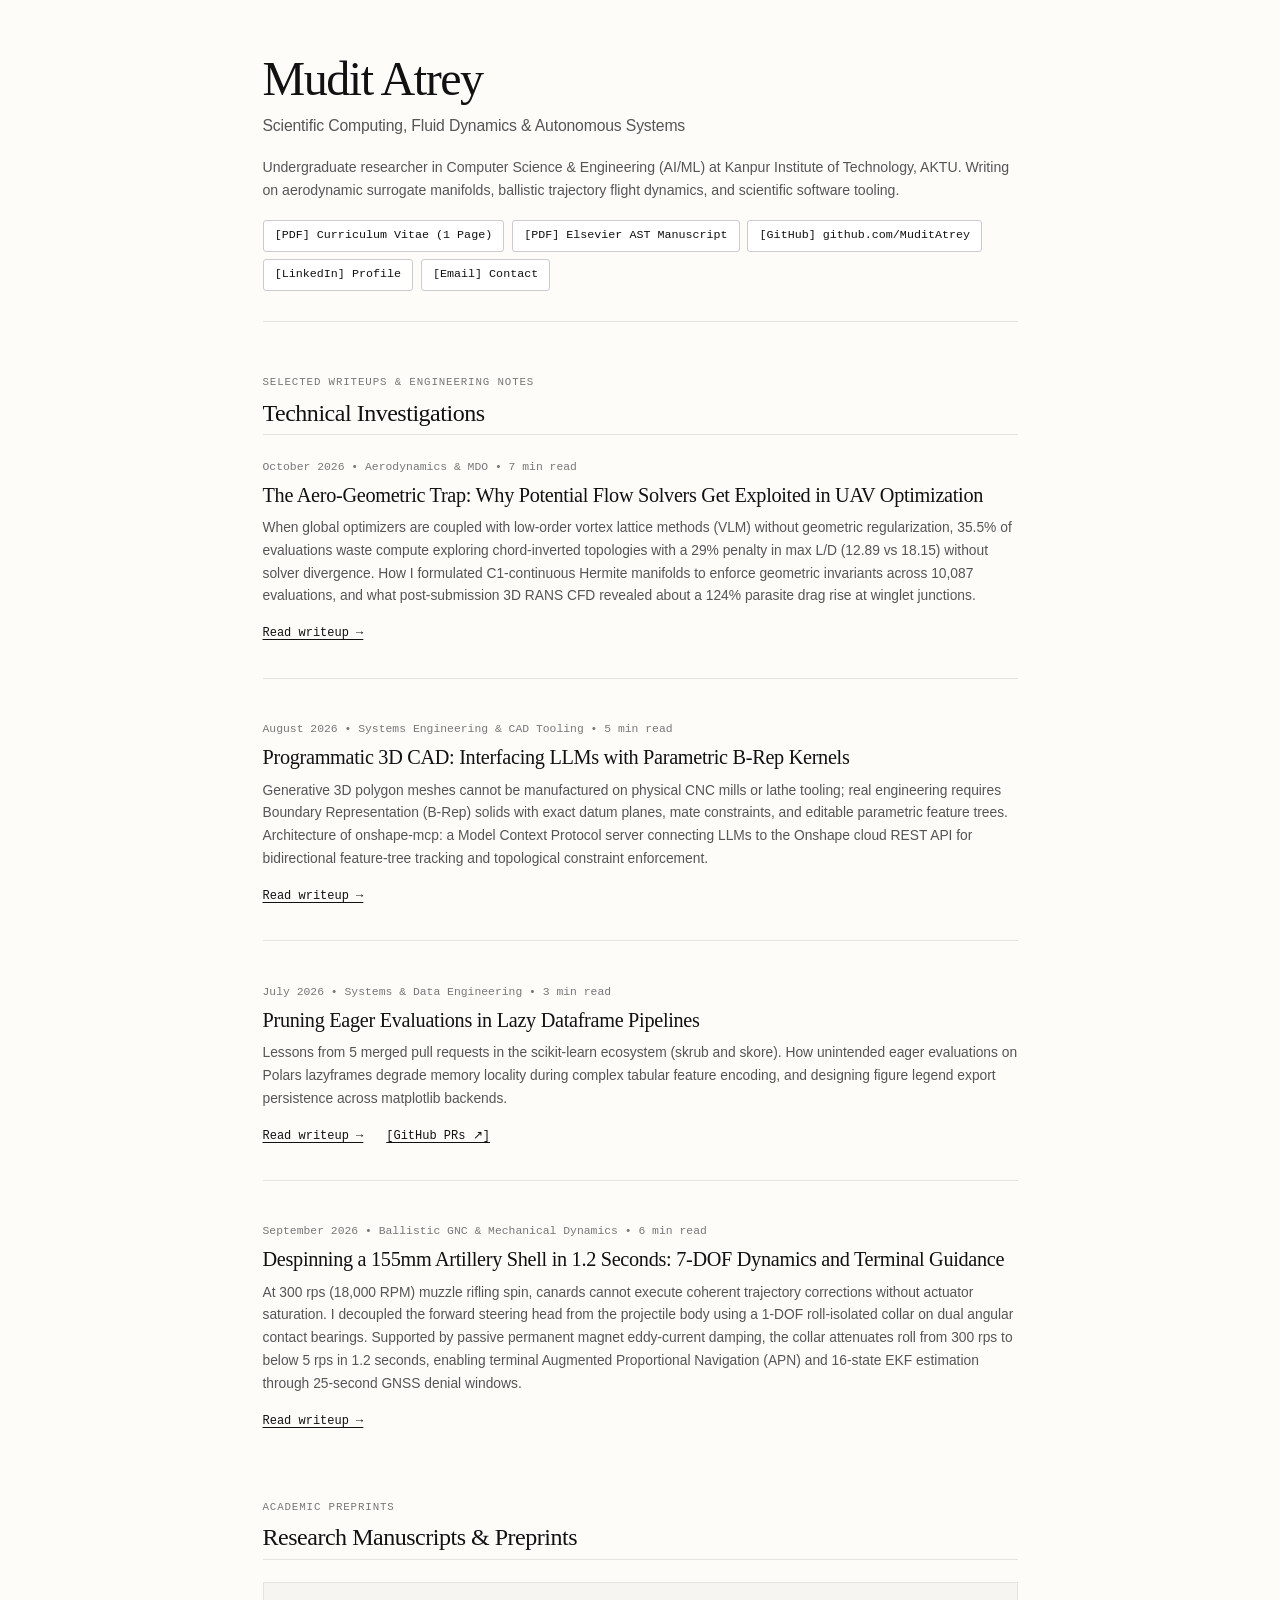
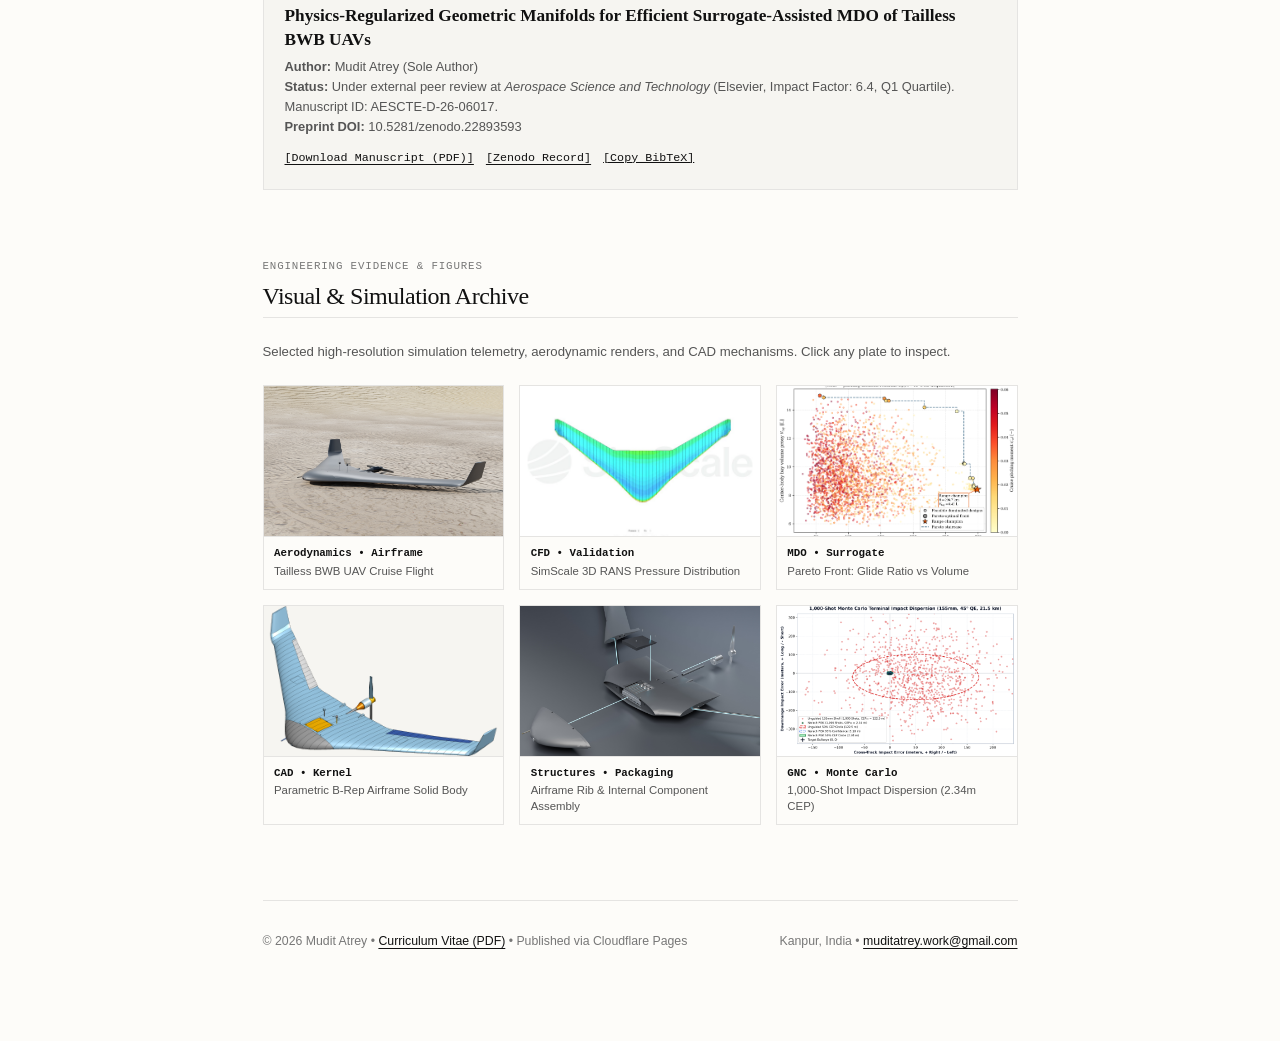
==== commit 23226926: "Fix GitHub PR query and add dedicated writeup for eager evaluation PRs" ====
--- a/main/index.html
+++ b/main/index.html
@@ -362,7 +362,7 @@
     </p>
 
     <div class="actions-bar">
-      <a href="assets/docs/Mudit_Atrey_CV.pdf" download class="action-btn">
+      <a href="assets/docs/startup_cv.pdf" download="Mudit_Atrey_CV.pdf" class="action-btn">
         [PDF] Curriculum Vitae (1 Page)
       </a>
       <a href="assets/docs/Mudit_Atrey_Elsevier_AST_Preprint.pdf" download class="action-btn">
@@ -420,13 +420,16 @@
         <div class="article-header">
           <div class="article-meta">July 2026 &bull; Systems & Data Engineering &bull; 3 min read</div>
           <h3 class="article-title">
-            <a href="https://github.com/pulls?q=author%3AMuditAtrey+repo%3Aprobabl-ai%2Fskrub+repo%3Aprobabl-ai%2Fskore" target="_blank" rel="noopener noreferrer">Pruning Eager Evaluations in Lazy Dataframe Pipelines</a>
+            <a href="writeups/pruning-eager-evaluations-lazyframes.html">Pruning Eager Evaluations in Lazy Dataframe Pipelines</a>
           </h3>
         </div>
         <p class="article-summary">
-          Lessons from 5 merged pull requests in the scikit-learn ecosystem (probabl-ai: skrub and skore). How unintended eager evaluations on Polars lazyframes degrade memory locality during complex tabular feature encoding, and designing figure legend export persistence across matplotlib backends.
+          Lessons from 5 merged pull requests in the scikit-learn ecosystem (skrub and skore). How unintended eager evaluations on Polars lazyframes degrade memory locality during complex tabular feature encoding, and designing figure legend export persistence across matplotlib backends.
         </p>
-        <a href="https://github.com/pulls?q=author%3AMuditAtrey+repo%3Aprobabl-ai%2Fskrub+repo%3Aprobabl-ai%2Fskore" target="_blank" rel="noopener noreferrer" class="read-more-link">View merged PRs on GitHub &rarr;</a>
+        <div>
+          <a href="writeups/pruning-eager-evaluations-lazyframes.html" class="read-more-link">Read writeup &rarr;</a>
+          <a href="https://github.com/search?q=is%3Apr+is%3Amerged+author%3AMuditAtrey&type=pullrequests" target="_blank" rel="noopener noreferrer" class="read-more-link" style="margin-left: 1.25rem;">[GitHub PRs &nearr;]</a>
+        </div>
       </article>
 
       <!-- Article 4 -->
@@ -548,7 +551,7 @@
   <!-- Footer -->
   <footer>
     <div>
-      &copy; 2026 Mudit Atrey &bull; <a href="assets/docs/Mudit_Atrey_CV.pdf" download>Curriculum Vitae (PDF)</a> &bull; Published via Cloudflare Pages
+      &copy; 2026 Mudit Atrey &bull; <a href="assets/docs/startup_cv.pdf" download="Mudit_Atrey_CV.pdf">Curriculum Vitae (PDF)</a> &bull; Published via Cloudflare Pages
     </div>
     <div>
       Kanpur, India &bull; <a href="mailto:muditatrey.work@gmail.com">muditatrey.work@gmail.com</a>
